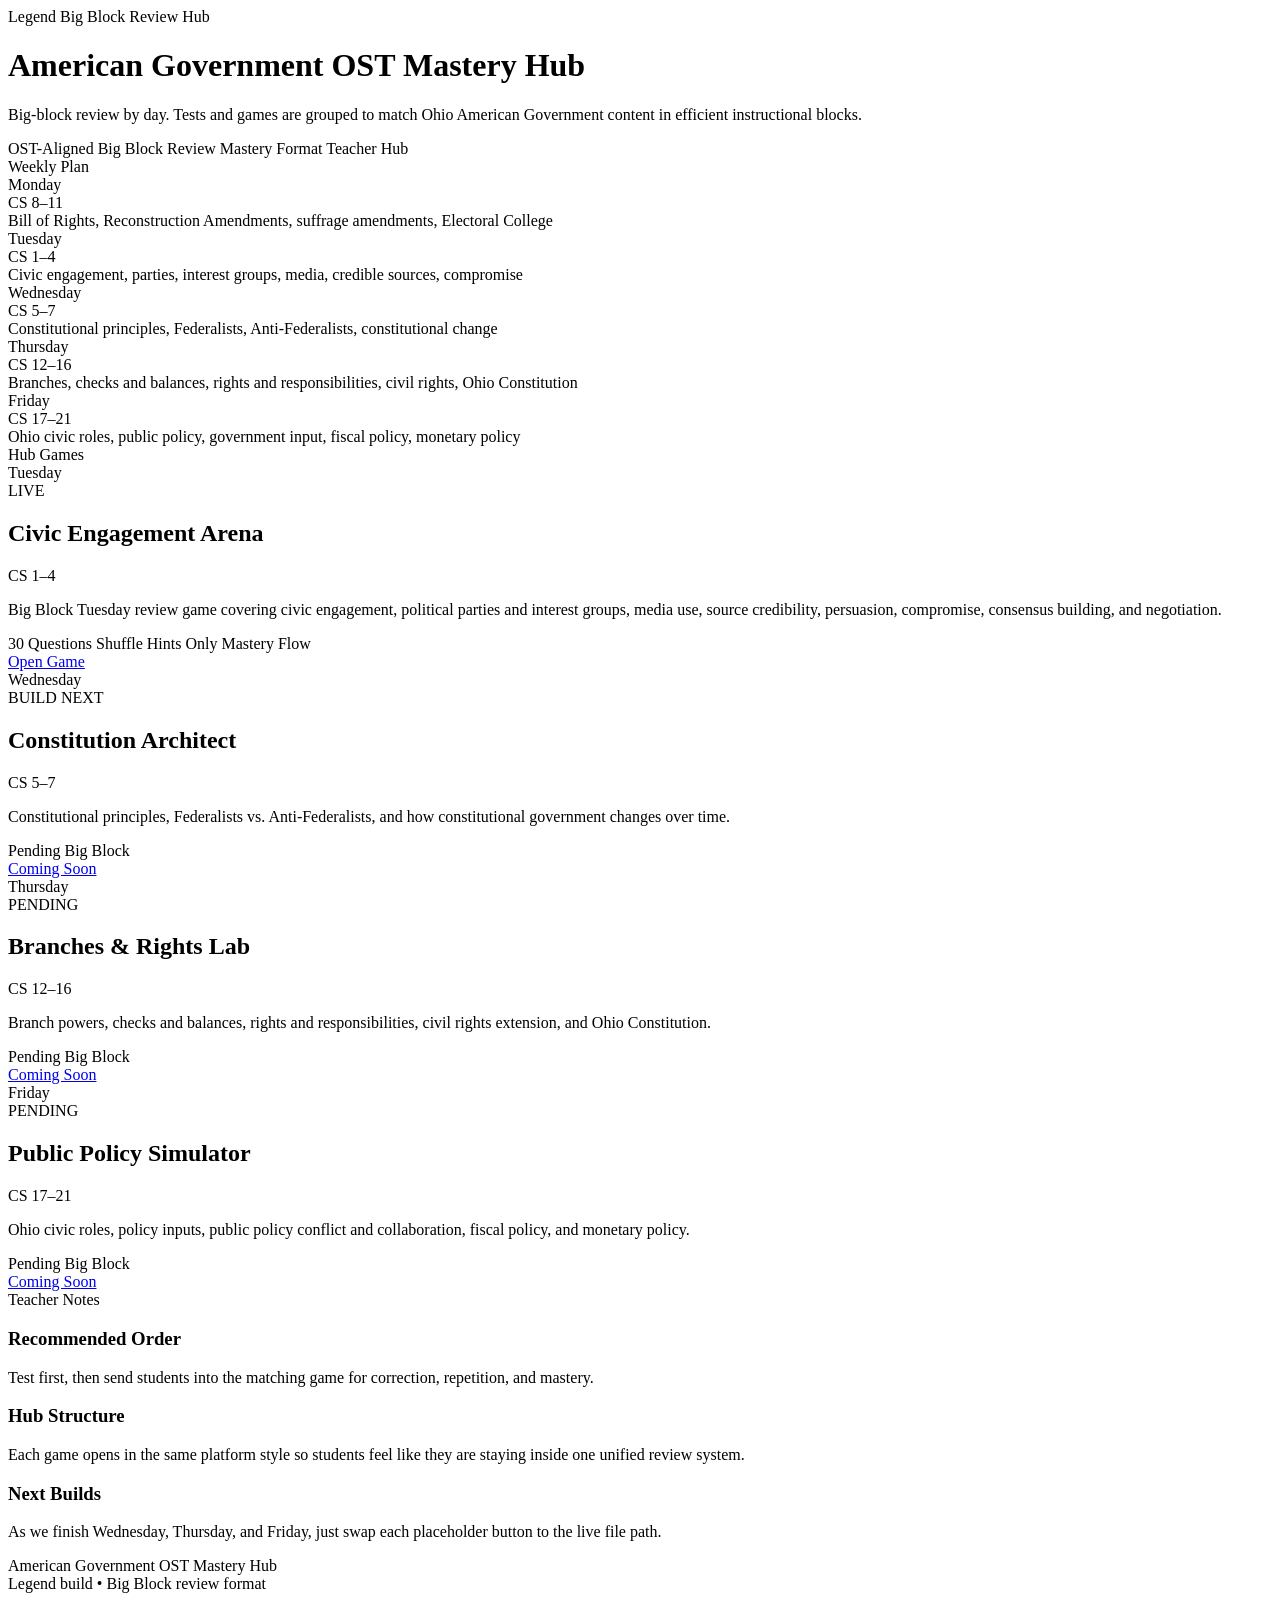
==== index.html @ 10c6ffda "Create index.html" ====
<!doctype html>
<html lang="en">
<head>
  <meta charset="utf-8" />
  <meta name="viewport" content="width=device-width,initial-scale=1" />
  <title>American Government Big Block Hub</title>
  <link rel="stylesheet" href="styles.css" />
</head>
<body>
  <div class="hub-wrap">

    <header class="hub-hero panel">
      <div class="eyebrow">Legend Big Block Review Hub</div>
      <h1>American Government OST Mastery Hub</h1>
      <p class="hero-text">
        Big-block review by day. Tests and games are grouped to match Ohio American Government content
        in efficient instructional blocks.
      </p>

      <div class="hero-badges">
        <span class="badge">OST-Aligned</span>
        <span class="badge">Big Block Review</span>
        <span class="badge">Mastery Format</span>
        <span class="badge">Teacher Hub</span>
      </div>
    </header>

    <section class="panel overview-panel">
      <div class="section-label">Weekly Plan</div>
      <div class="overview-grid">
        <div class="overview-card">
          <div class="overview-day">Monday</div>
          <div class="overview-title">CS 8–11</div>
          <div class="overview-text">Bill of Rights, Reconstruction Amendments, suffrage amendments, Electoral College</div>
        </div>
        <div class="overview-card">
          <div class="overview-day">Tuesday</div>
          <div class="overview-title">CS 1–4</div>
          <div class="overview-text">Civic engagement, parties, interest groups, media, credible sources, compromise</div>
        </div>
        <div class="overview-card">
          <div class="overview-day">Wednesday</div>
          <div class="overview-title">CS 5–7</div>
          <div class="overview-text">Constitutional principles, Federalists, Anti-Federalists, constitutional change</div>
        </div>
        <div class="overview-card">
          <div class="overview-day">Thursday</div>
          <div class="overview-title">CS 12–16</div>
          <div class="overview-text">Branches, checks and balances, rights and responsibilities, civil rights, Ohio Constitution</div>
        </div>
        <div class="overview-card">
          <div class="overview-day">Friday</div>
          <div class="overview-title">CS 17–21</div>
          <div class="overview-text">Ohio civic roles, public policy, government input, fiscal policy, monetary policy</div>
        </div>
      </div>
    </section>

    <section class="panel">
      <div class="section-label">Hub Games</div>
      <div class="game-grid">

        <article class="game-card live">
          <div class="card-top">
            <div class="day-pill">Tuesday</div>
            <div class="live-pill">LIVE</div>
          </div>
          <h2>Civic Engagement Arena</h2>
          <div class="card-standards">CS 1–4</div>
          <p>
            Big Block Tuesday review game covering civic engagement, political parties and interest groups,
            media use, source credibility, persuasion, compromise, consensus building, and negotiation.
          </p>
          <div class="card-tags">
            <span>30 Questions</span>
            <span>Shuffle</span>
            <span>Hints Only</span>
            <span>Mastery Flow</span>
          </div>
          <div class="card-actions">
            <a class="btn" href="games/civic-engagement-arena.html">Open Game</a>
          </div>
        </article>

        <article class="game-card coming-soon">
          <div class="card-top">
            <div class="day-pill">Wednesday</div>
            <div class="soon-pill">BUILD NEXT</div>
          </div>
          <h2>Constitution Architect</h2>
          <div class="card-standards">CS 5–7</div>
          <p>
            Constitutional principles, Federalists vs. Anti-Federalists, and how constitutional government changes over time.
          </p>
          <div class="card-tags">
            <span>Pending</span>
            <span>Big Block</span>
          </div>
          <div class="card-actions">
            <a class="btn secondary disabled-link" href="#" aria-disabled="true">Coming Soon</a>
          </div>
        </article>

        <article class="game-card coming-soon">
          <div class="card-top">
            <div class="day-pill">Thursday</div>
            <div class="soon-pill">PENDING</div>
          </div>
          <h2>Branches & Rights Lab</h2>
          <div class="card-standards">CS 12–16</div>
          <p>
            Branch powers, checks and balances, rights and responsibilities, civil rights extension, and Ohio Constitution.
          </p>
          <div class="card-tags">
            <span>Pending</span>
            <span>Big Block</span>
          </div>
          <div class="card-actions">
            <a class="btn secondary disabled-link" href="#" aria-disabled="true">Coming Soon</a>
          </div>
        </article>

        <article class="game-card coming-soon">
          <div class="card-top">
            <div class="day-pill">Friday</div>
            <div class="soon-pill">PENDING</div>
          </div>
          <h2>Public Policy Simulator</h2>
          <div class="card-standards">CS 17–21</div>
          <p>
            Ohio civic roles, policy inputs, public policy conflict and collaboration, fiscal policy, and monetary policy.
          </p>
          <div class="card-tags">
            <span>Pending</span>
            <span>Big Block</span>
          </div>
          <div class="card-actions">
            <a class="btn secondary disabled-link" href="#" aria-disabled="true">Coming Soon</a>
          </div>
        </article>

      </div>
    </section>

    <section class="panel teacher-panel">
      <div class="section-label">Teacher Notes</div>
      <div class="teacher-grid">
        <div class="teacher-card">
          <h3>Recommended Order</h3>
          <p>Test first, then send students into the matching game for correction, repetition, and mastery.</p>
        </div>
        <div class="teacher-card">
          <h3>Hub Structure</h3>
          <p>Each game opens in the same platform style so students feel like they are staying inside one unified review system.</p>
        </div>
        <div class="teacher-card">
          <h3>Next Builds</h3>
          <p>As we finish Wednesday, Thursday, and Friday, just swap each placeholder button to the live file path.</p>
        </div>
      </div>
    </section>

    <footer class="hub-footer">
      <div>American Government OST Mastery Hub</div>
      <div class="footer-sub">Legend build • Big Block review format</div>
    </footer>

  </div>
</body>
</html>
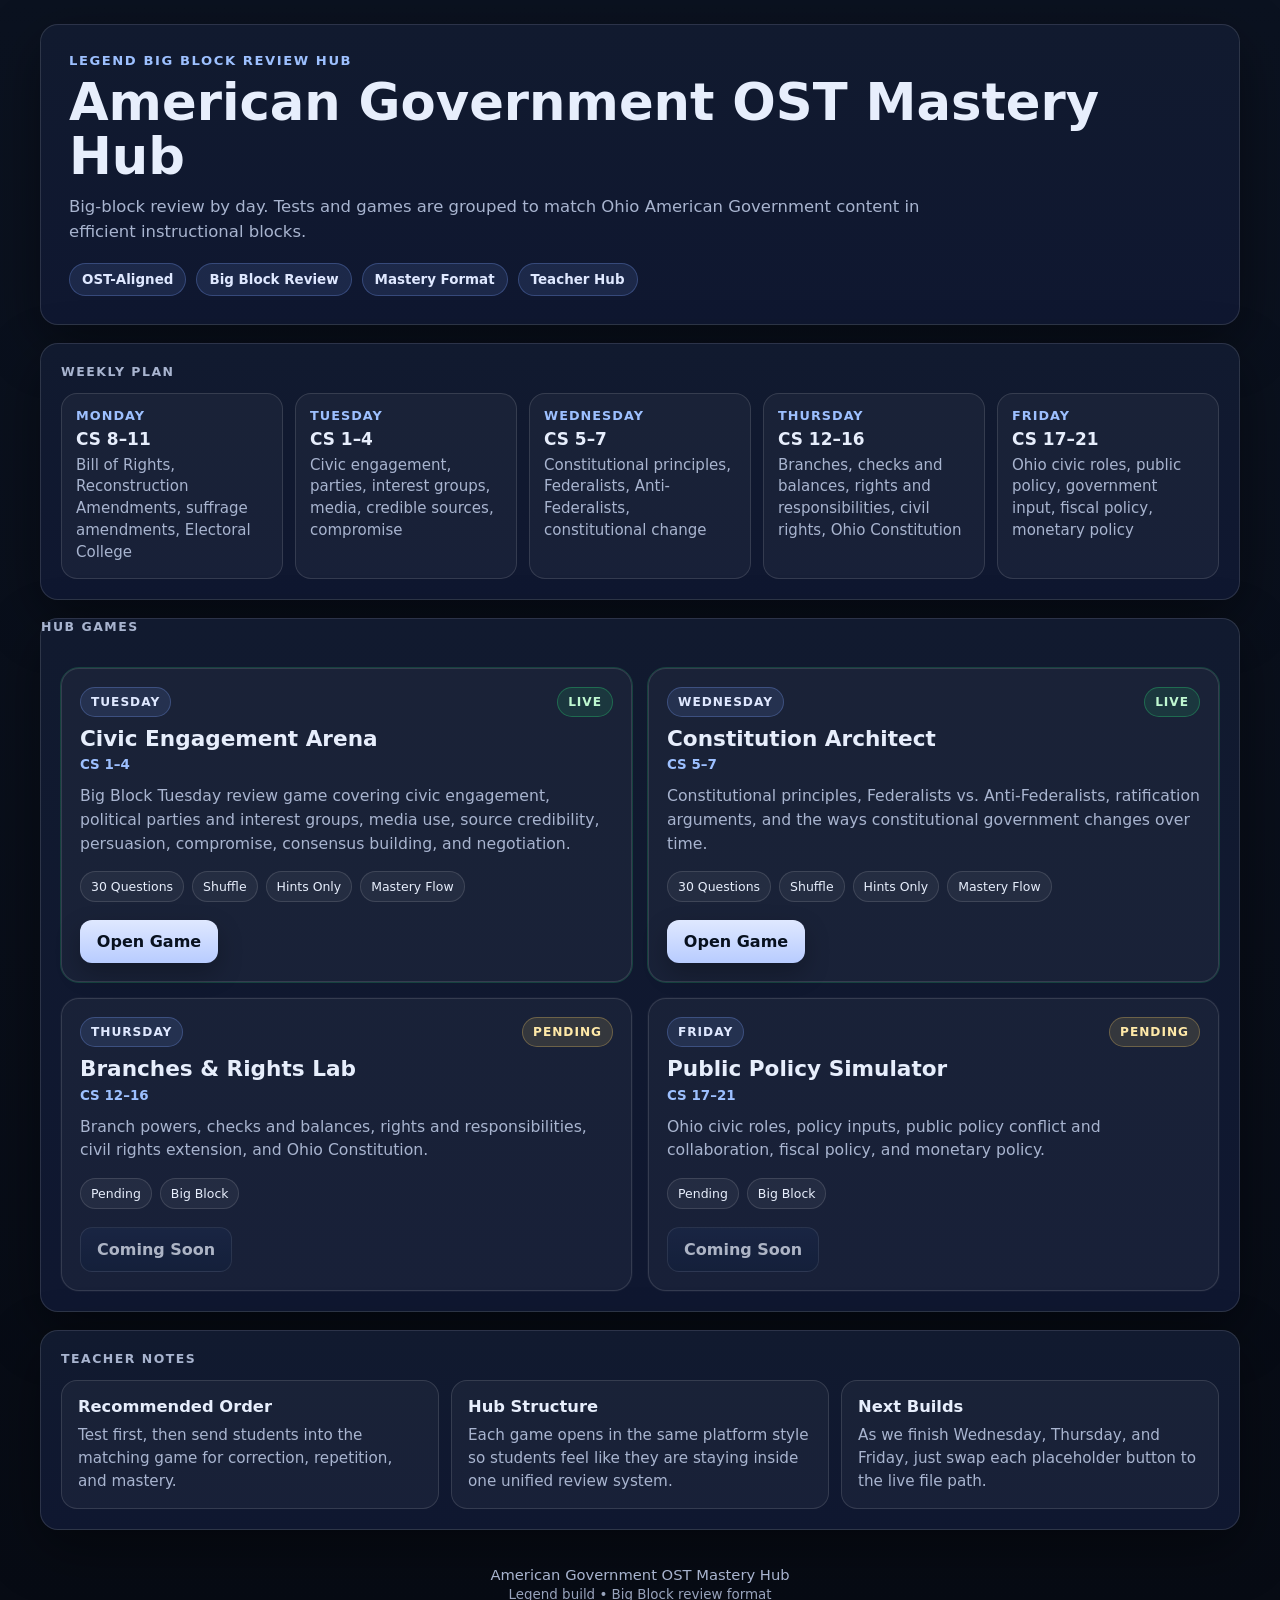
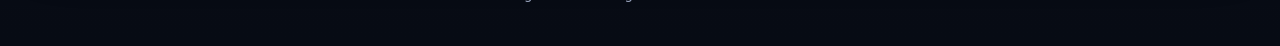
==== commit ddeac809: "Update index.html" ====
--- a/index.html
+++ b/index.html
@@ -82,24 +82,27 @@
           </div>
         </article>
 
-        <article class="game-card coming-soon">
-          <div class="card-top">
-            <div class="day-pill">Wednesday</div>
-            <div class="soon-pill">BUILD NEXT</div>
-          </div>
-          <h2>Constitution Architect</h2>
-          <div class="card-standards">CS 5–7</div>
-          <p>
-            Constitutional principles, Federalists vs. Anti-Federalists, and how constitutional government changes over time.
-          </p>
-          <div class="card-tags">
-            <span>Pending</span>
-            <span>Big Block</span>
-          </div>
-          <div class="card-actions">
-            <a class="btn secondary disabled-link" href="#" aria-disabled="true">Coming Soon</a>
-          </div>
-        </article>
+       <article class="game-card live">
+  <div class="card-top">
+    <div class="day-pill">Wednesday</div>
+    <div class="live-pill">LIVE</div>
+  </div>
+  <h2>Constitution Architect</h2>
+  <div class="card-standards">CS 5–7</div>
+  <p>
+    Constitutional principles, Federalists vs. Anti-Federalists, ratification arguments,
+    and the ways constitutional government changes over time.
+  </p>
+  <div class="card-tags">
+    <span>30 Questions</span>
+    <span>Shuffle</span>
+    <span>Hints Only</span>
+    <span>Mastery Flow</span>
+  </div>
+  <div class="card-actions">
+    <a class="btn" href="games/constitution-architect.html">Open Game</a>
+  </div>
+</article>
 
         <article class="game-card coming-soon">
           <div class="card-top">
--- a/styles.css
+++ b/styles.css
@@ -0,0 +1,348 @@
+:root{
+  --bg:#0b1220;
+  --bg2:#070b14;
+  --panel:#111a2f;
+  --panel2:#0f1730;
+  --text:#e7eefc;
+  --muted:#a8b4cf;
+  --line:rgba(255,255,255,.12);
+  --accent:#7aa2ff;
+  --accent2:#9dc0ff;
+  --good:#2bd576;
+  --warn:#ffd166;
+  --bad:#ff5c7a;
+  --shadow:0 18px 55px rgba(0,0,0,.40);
+  --radius:18px;
+}
+
+*{box-sizing:border-box}
+
+html,body{
+  margin:0;
+  padding:0;
+  min-height:100%;
+  background:linear-gradient(180deg,var(--bg),var(--bg2));
+  color:var(--text);
+  font-family:system-ui,-apple-system,Segoe UI,Roboto,Arial,sans-serif;
+}
+
+a{color:inherit;text-decoration:none}
+
+.hub-wrap{
+  width:min(1200px,94vw);
+  margin:24px auto 40px;
+}
+
+.panel{
+  background:linear-gradient(180deg,var(--panel),var(--panel2));
+  border:1px solid var(--line);
+  border-radius:var(--radius);
+  box-shadow:var(--shadow);
+}
+
+.hub-hero{
+  padding:28px;
+  margin-bottom:18px;
+}
+
+.eyebrow{
+  font-size:.82rem;
+  font-weight:900;
+  letter-spacing:.12em;
+  text-transform:uppercase;
+  color:var(--accent2);
+  margin-bottom:8px;
+}
+
+.hub-hero h1{
+  margin:0 0 10px;
+  font-size:clamp(2rem,4vw,3.25rem);
+  line-height:1.05;
+}
+
+.hero-text{
+  margin:0;
+  max-width:880px;
+  color:var(--muted);
+  line-height:1.55;
+  font-size:1.03rem;
+}
+
+.hero-badges{
+  display:flex;
+  flex-wrap:wrap;
+  gap:10px;
+  margin-top:18px;
+}
+
+.badge{
+  display:inline-flex;
+  align-items:center;
+  gap:8px;
+  padding:8px 12px;
+  border-radius:999px;
+  border:1px solid rgba(122,162,255,.28);
+  background:rgba(122,162,255,.12);
+  color:#dfe8ff;
+  font-size:.84rem;
+  font-weight:800;
+}
+
+.section-label{
+  font-size:.78rem;
+  color:var(--muted);
+  text-transform:uppercase;
+  letter-spacing:.12em;
+  font-weight:900;
+  margin-bottom:14px;
+}
+
+.overview-panel,
+.teacher-panel{
+  padding:20px;
+  margin-bottom:18px;
+}
+
+.overview-grid{
+  display:grid;
+  grid-template-columns:repeat(5,1fr);
+  gap:12px;
+}
+
+.overview-card{
+  border:1px solid var(--line);
+  background:rgba(255,255,255,.04);
+  border-radius:16px;
+  padding:14px;
+}
+
+.overview-day{
+  font-size:.8rem;
+  font-weight:900;
+  letter-spacing:.08em;
+  text-transform:uppercase;
+  color:var(--accent2);
+  margin-bottom:6px;
+}
+
+.overview-title{
+  font-size:1.06rem;
+  font-weight:900;
+  margin-bottom:6px;
+}
+
+.overview-text{
+  color:var(--muted);
+  font-size:.94rem;
+  line-height:1.45;
+}
+
+.panel + .panel{
+  margin-top:18px;
+}
+
+.game-grid{
+  display:grid;
+  grid-template-columns:repeat(2,1fr);
+  gap:16px;
+  padding:20px;
+}
+
+.game-card{
+  border:1px solid var(--line);
+  border-radius:18px;
+  background:rgba(255,255,255,.04);
+  padding:18px;
+  display:flex;
+  flex-direction:column;
+  min-height:280px;
+}
+
+.game-card h2{
+  margin:10px 0 6px;
+  font-size:1.35rem;
+  line-height:1.15;
+}
+
+.game-card p{
+  margin:0;
+  color:var(--muted);
+  line-height:1.5;
+  font-size:.98rem;
+}
+
+.card-top{
+  display:flex;
+  justify-content:space-between;
+  align-items:center;
+  gap:10px;
+}
+
+.day-pill,
+.live-pill,
+.soon-pill{
+  padding:7px 10px;
+  border-radius:999px;
+  font-size:.76rem;
+  font-weight:900;
+  letter-spacing:.08em;
+  text-transform:uppercase;
+  border:1px solid var(--line);
+}
+
+.day-pill{
+  background:rgba(122,162,255,.12);
+  color:#dfe8ff;
+  border-color:rgba(122,162,255,.28);
+}
+
+.live-pill{
+  background:rgba(43,213,118,.12);
+  color:#bff8d1;
+  border-color:rgba(43,213,118,.32);
+}
+
+.soon-pill{
+  background:rgba(255,209,102,.12);
+  color:#ffe9a8;
+  border-color:rgba(255,209,102,.28);
+}
+
+.card-standards{
+  font-size:.84rem;
+  color:var(--accent2);
+  font-weight:800;
+  margin-bottom:12px;
+}
+
+.card-tags{
+  display:flex;
+  flex-wrap:wrap;
+  gap:8px;
+  margin-top:16px;
+}
+
+.card-tags span{
+  font-size:.78rem;
+  padding:7px 10px;
+  border-radius:999px;
+  background:rgba(255,255,255,.05);
+  border:1px solid var(--line);
+  color:var(--text);
+}
+
+.card-actions{
+  margin-top:auto;
+  padding-top:18px;
+}
+
+.btn{
+  display:inline-flex;
+  align-items:center;
+  justify-content:center;
+  padding:12px 16px;
+  border-radius:12px;
+  font-weight:900;
+  color:#08111f;
+  background:linear-gradient(180deg,#dfe8ff,#b8ccff);
+  box-shadow:0 10px 25px rgba(0,0,0,.25);
+  min-width:138px;
+}
+
+.btn:hover{
+  filter:brightness(1.04);
+  transform:translateY(-1px);
+}
+
+.btn.secondary{
+  background:linear-gradient(180deg,#1a2747,#13203c);
+  color:var(--text);
+  border:1px solid var(--line);
+  box-shadow:none;
+}
+
+.disabled-link{
+  pointer-events:none;
+  opacity:.72;
+}
+
+.live{
+  outline:1px solid rgba(43,213,118,.22);
+}
+
+.coming-soon{
+  outline:1px solid rgba(255,255,255,.03);
+}
+
+.teacher-grid{
+  display:grid;
+  grid-template-columns:repeat(3,1fr);
+  gap:12px;
+}
+
+.teacher-card{
+  border:1px solid var(--line);
+  border-radius:16px;
+  background:rgba(255,255,255,.04);
+  padding:16px;
+}
+
+.teacher-card h3{
+  margin:0 0 8px;
+  font-size:1.02rem;
+}
+
+.teacher-card p{
+  margin:0;
+  color:var(--muted);
+  line-height:1.5;
+  font-size:.95rem;
+}
+
+.hub-footer{
+  text-align:center;
+  color:var(--muted);
+  padding:18px 10px 4px;
+  font-size:.92rem;
+}
+
+.footer-sub{
+  margin-top:4px;
+  font-size:.84rem;
+  opacity:.9;
+}
+
+@media (max-width: 1080px){
+  .overview-grid{
+    grid-template-columns:repeat(2,1fr);
+  }
+  .teacher-grid{
+    grid-template-columns:1fr;
+  }
+}
+
+@media (max-width: 760px){
+  .hub-wrap{
+    width:min(96vw,96vw);
+    margin:12px auto 28px;
+  }
+
+  .hub-hero,
+  .overview-panel,
+  .teacher-panel,
+  .game-grid{
+    padding:14px;
+  }
+
+  .game-grid{
+    grid-template-columns:1fr;
+  }
+
+  .overview-grid{
+    grid-template-columns:1fr;
+  }
+
+  .hub-hero h1{
+    font-size:1.9rem;
+  }
+}
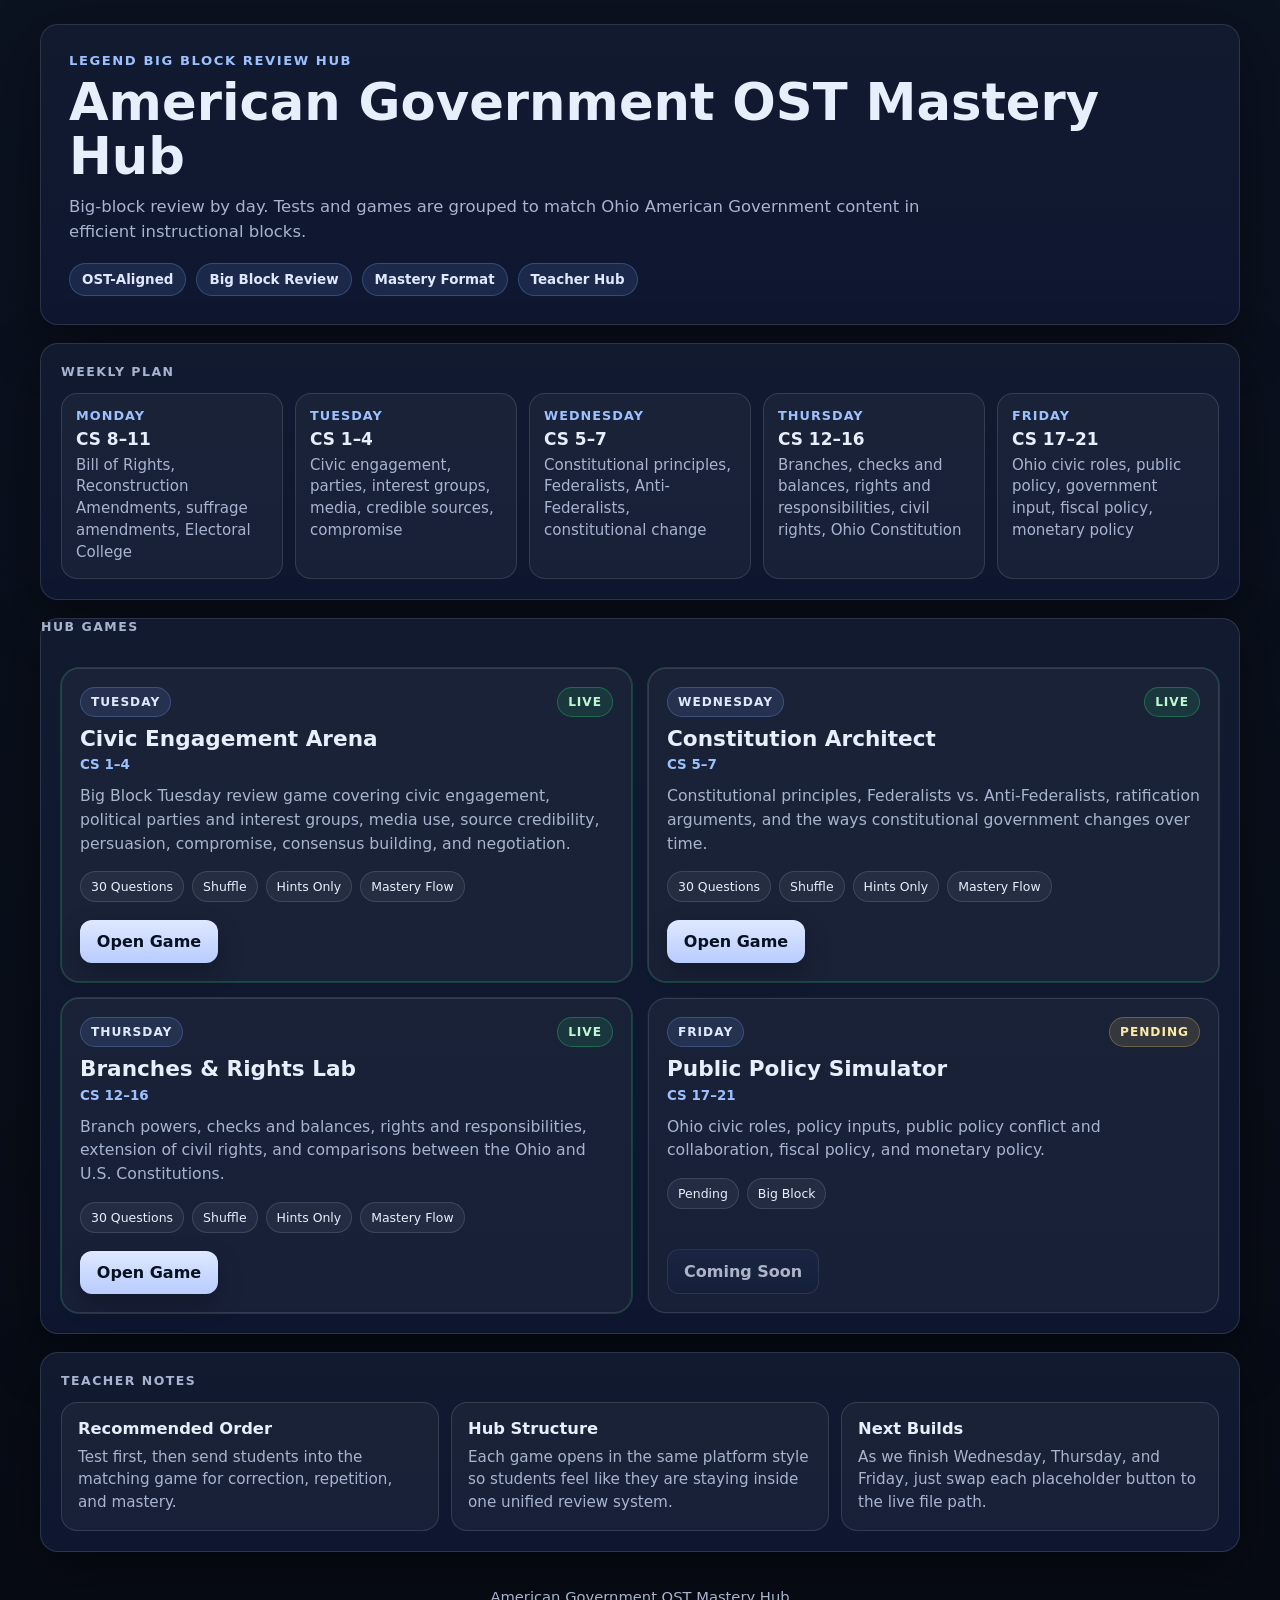
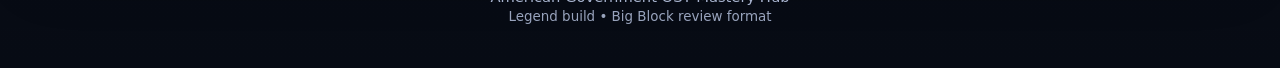
==== commit 098f15f1: "Update index.html" ====
--- a/index.html
+++ b/index.html
@@ -104,24 +104,27 @@
   </div>
 </article>
 
-        <article class="game-card coming-soon">
-          <div class="card-top">
-            <div class="day-pill">Thursday</div>
-            <div class="soon-pill">PENDING</div>
-          </div>
-          <h2>Branches & Rights Lab</h2>
-          <div class="card-standards">CS 12–16</div>
-          <p>
-            Branch powers, checks and balances, rights and responsibilities, civil rights extension, and Ohio Constitution.
-          </p>
-          <div class="card-tags">
-            <span>Pending</span>
-            <span>Big Block</span>
-          </div>
-          <div class="card-actions">
-            <a class="btn secondary disabled-link" href="#" aria-disabled="true">Coming Soon</a>
-          </div>
-        </article>
+       <article class="game-card live">
+  <div class="card-top">
+    <div class="day-pill">Thursday</div>
+    <div class="live-pill">LIVE</div>
+  </div>
+  <h2>Branches & Rights Lab</h2>
+  <div class="card-standards">CS 12–16</div>
+  <p>
+    Branch powers, checks and balances, rights and responsibilities, extension of civil rights,
+    and comparisons between the Ohio and U.S. Constitutions.
+  </p>
+  <div class="card-tags">
+    <span>30 Questions</span>
+    <span>Shuffle</span>
+    <span>Hints Only</span>
+    <span>Mastery Flow</span>
+  </div>
+  <div class="card-actions">
+    <a class="btn" href="games/branches-rights-lab.html">Open Game</a>
+  </div>
+</article>
 
         <article class="game-card coming-soon">
           <div class="card-top">
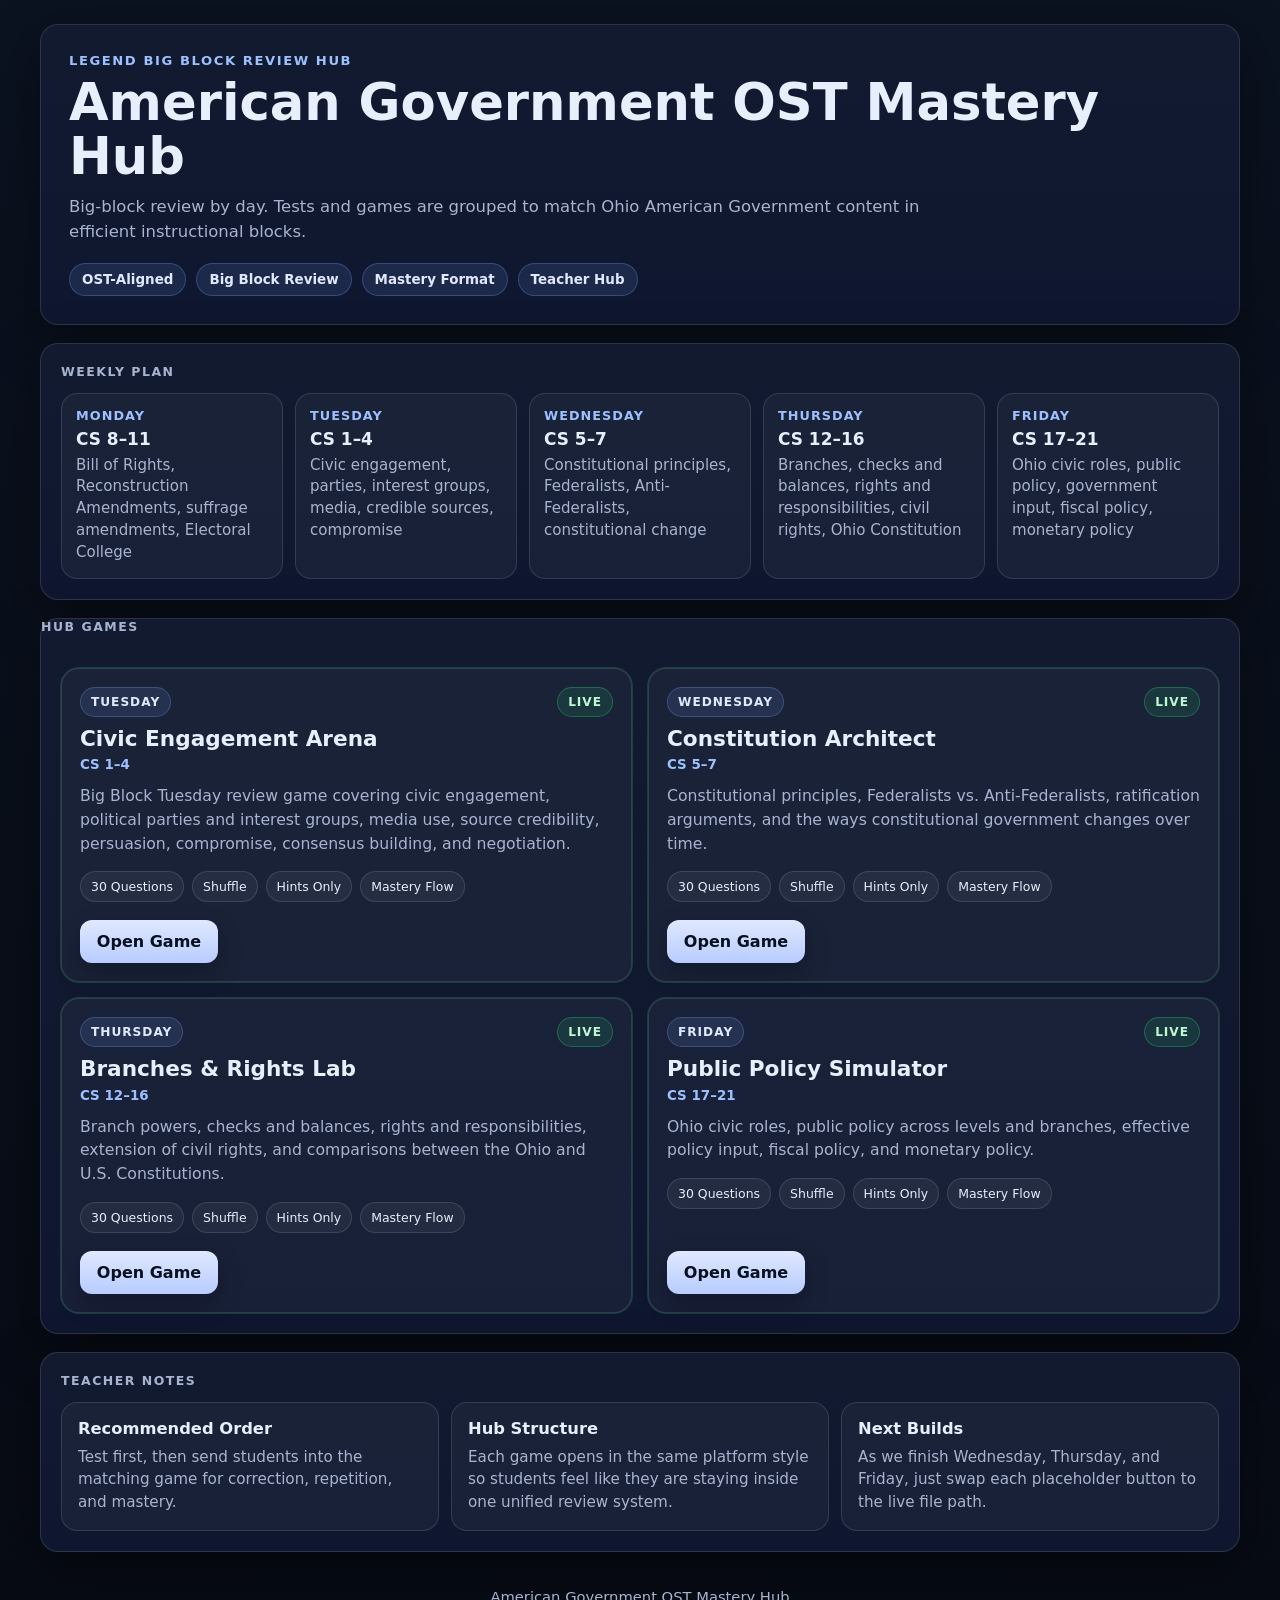
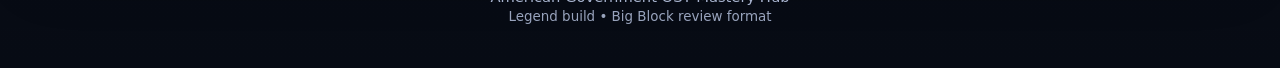
==== commit 7fca9567: "Update index.html" ====
--- a/index.html
+++ b/index.html
@@ -126,24 +126,27 @@
   </div>
 </article>
 
-        <article class="game-card coming-soon">
-          <div class="card-top">
-            <div class="day-pill">Friday</div>
-            <div class="soon-pill">PENDING</div>
-          </div>
-          <h2>Public Policy Simulator</h2>
-          <div class="card-standards">CS 17–21</div>
-          <p>
-            Ohio civic roles, policy inputs, public policy conflict and collaboration, fiscal policy, and monetary policy.
-          </p>
-          <div class="card-tags">
-            <span>Pending</span>
-            <span>Big Block</span>
-          </div>
-          <div class="card-actions">
-            <a class="btn secondary disabled-link" href="#" aria-disabled="true">Coming Soon</a>
-          </div>
-        </article>
+       <article class="game-card live">
+  <div class="card-top">
+    <div class="day-pill">Friday</div>
+    <div class="live-pill">LIVE</div>
+  </div>
+  <h2>Public Policy Simulator</h2>
+  <div class="card-standards">CS 17–21</div>
+  <p>
+    Ohio civic roles, public policy across levels and branches, effective policy input,
+    fiscal policy, and monetary policy.
+  </p>
+  <div class="card-tags">
+    <span>30 Questions</span>
+    <span>Shuffle</span>
+    <span>Hints Only</span>
+    <span>Mastery Flow</span>
+  </div>
+  <div class="card-actions">
+    <a class="btn" href="games/public-policy-simulator.html">Open Game</a>
+  </div>
+</article>
 
       </div>
     </section>
